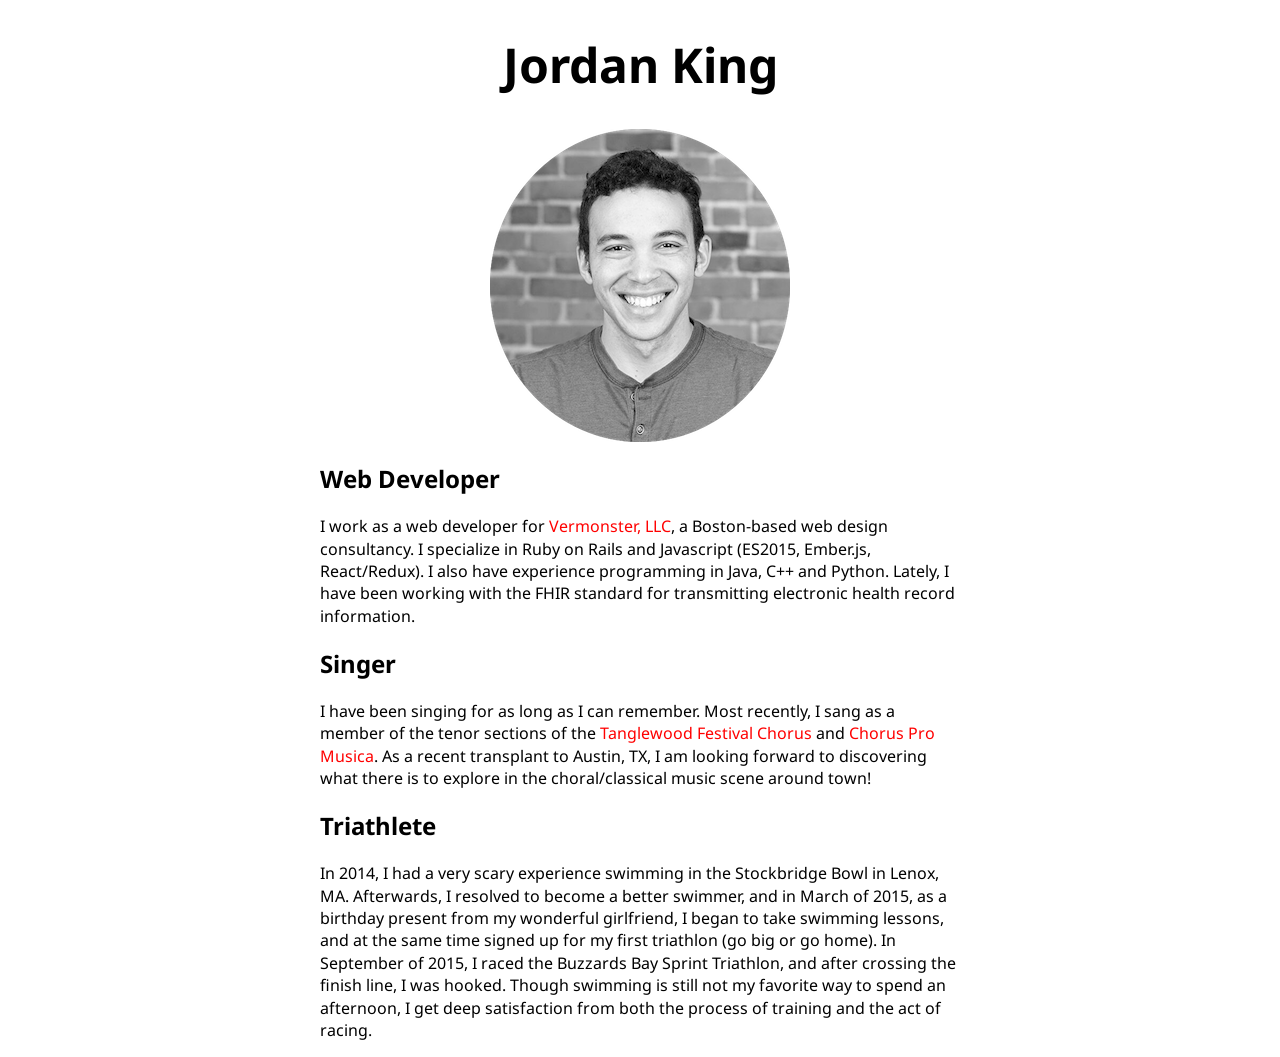
==== index.html @ 16ee475c "fix headshot path, miscellaneous edits" ====
<!DOCTYPE html>
<html>
  <head>
    <link rel="stylesheet" href="assets/css/main.css">
    <link href="https://fonts.googleapis.com/css?family=Noto+Sans" rel="stylesheet">
    <meta name=viewport content="width=device-width, initial-scale=1">
    <script src="assets/js/main.js"></script>
  </head>
  <body>
    <div class="container">
      <h1>Jordan King</h1>
      <div class="headshot">
        <img src="assets/images/headshot.png" />
      </div>
      <main>
        <h2>Web Developer</h2>
        <p>
          I work as a web developer for <a href="http://www.vermonster.com">Vermonster, LLC</a>, a Boston-based web design consultancy.
          I specialize in Ruby on Rails and Javascript (ES2015, Ember.js, React/Redux). I also have experience programming
          in Java, C++ and Python. Lately, I have been working with the FHIR standard for transmitting
          electronic health record information.
        </p>
        <h2>Singer</h2>
        <p>
          I have been singing for as long as I can remember. Most recently, I sang as a member of the tenor sections
          of the <a href="http://www.bso.org/brands/bso/about-us/musicians/tanglewood-festival-chorus.aspx">Tanglewood Festival Chorus</a>
          and <a href="http://www.choruspromusica.org">Chorus Pro Musica</a>. As a recent transplant to Austin, TX,
          I am looking forward to discovering what there is to explore in the choral/classical music scene around town!
        </p>
        <h2>Triathlete</h2>
        <p>
          In 2014, I had a very scary experience swimming in the Stockbridge Bowl in Lenox, MA. Afterwards, I resolved to
          become a better swimmer, and in March of 2015, as a birthday present from my wonderful girlfriend, I began to take
          swimming lessons, and at the same time signed up for my first triathlon (go big or go home). In September of 2015,
          I raced the Buzzards Bay Sprint Triathlon, and after crossing the finish line, I was hooked. Though swimming is still not
          my favorite way to spend an afternoon, I get deep satisfaction from both the process of training and the act of racing.
        </p>
      </main>
    </div>
  </body>
</html>
---- assets/css/main.css ----
body {
  font-family: 'Noto Sans', sans-serif;
  font-size: 100%;
}

a {
  color: red;
  text-decoration: none;
}

img {
  display: block;
  margin: 0 auto;
}

h1 {
  text-align: center;
  font-size: 300%;
}

h2 {
  font-size: 150%;
}

p {
  font-size: 100%;
  line-height: 1.4em;
}

main {
}

.container {
  margin: 0 auto;
  padding: 0 20px;
  width: 40em;
}

@media(max-width: 45em) {
  body {
    font-size: 150%;
  }

  .container {
    width: 100%;
    padding: 0 20px;
  }
}
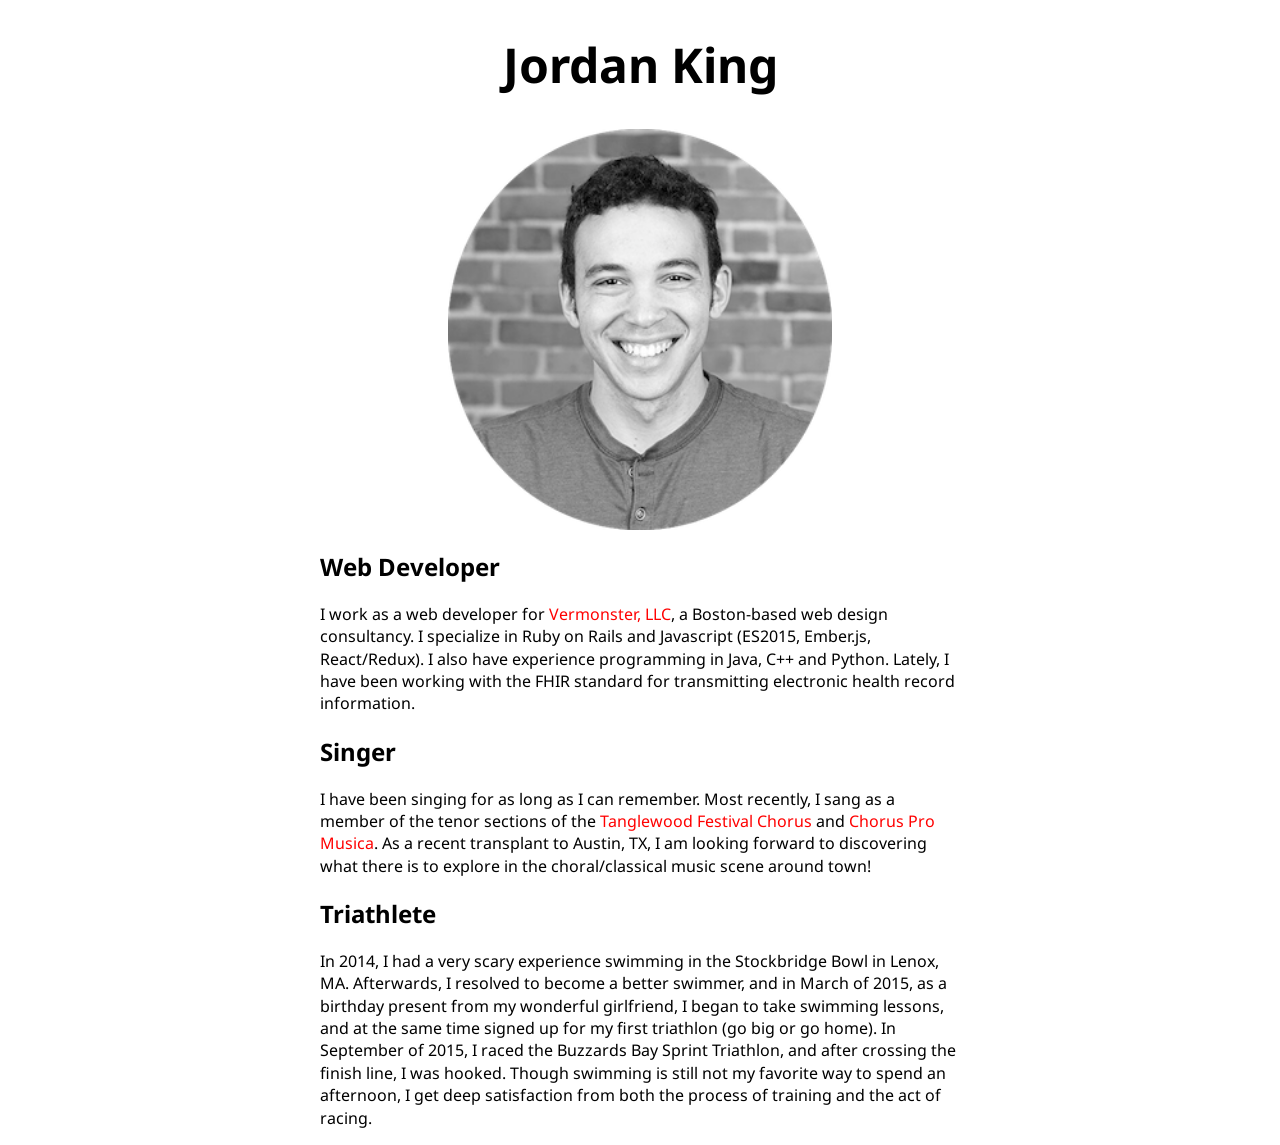
==== commit 957d22aa: "Responsive image" ====
--- a/index.html
+++ b/index.html
@@ -10,7 +10,12 @@
     <div class="container">
       <h1>Jordan King</h1>
       <div class="headshot">
-        <img src="assets/images/headshot.png" />
+        <img src="assets/images/headshot-small.png"
+             srcset="assets/images/headshot-large.png 300w,
+                     assets/images/headshot-small.png 200w"
+             sizes="(max-width: 45em) 75vw,
+                    30vw"
+        />
       </div>
       <main>
         <h2>Web Developer</h2>
--- a/assets/css/main.css
+++ b/assets/css/main.css
@@ -32,17 +32,19 @@
 
 .container {
   margin: 0 auto;
-  padding: 0 20px;
   width: 40em;
 }
 
 @media(max-width: 45em) {
   body {
-    font-size: 150%;
+    font-size: 125%;
+  }
+
+  h1 {
+    font-size: 250%;
   }
 
   .container {
-    width: 100%;
-    padding: 0 20px;
+    width: 90%;
   }
 }
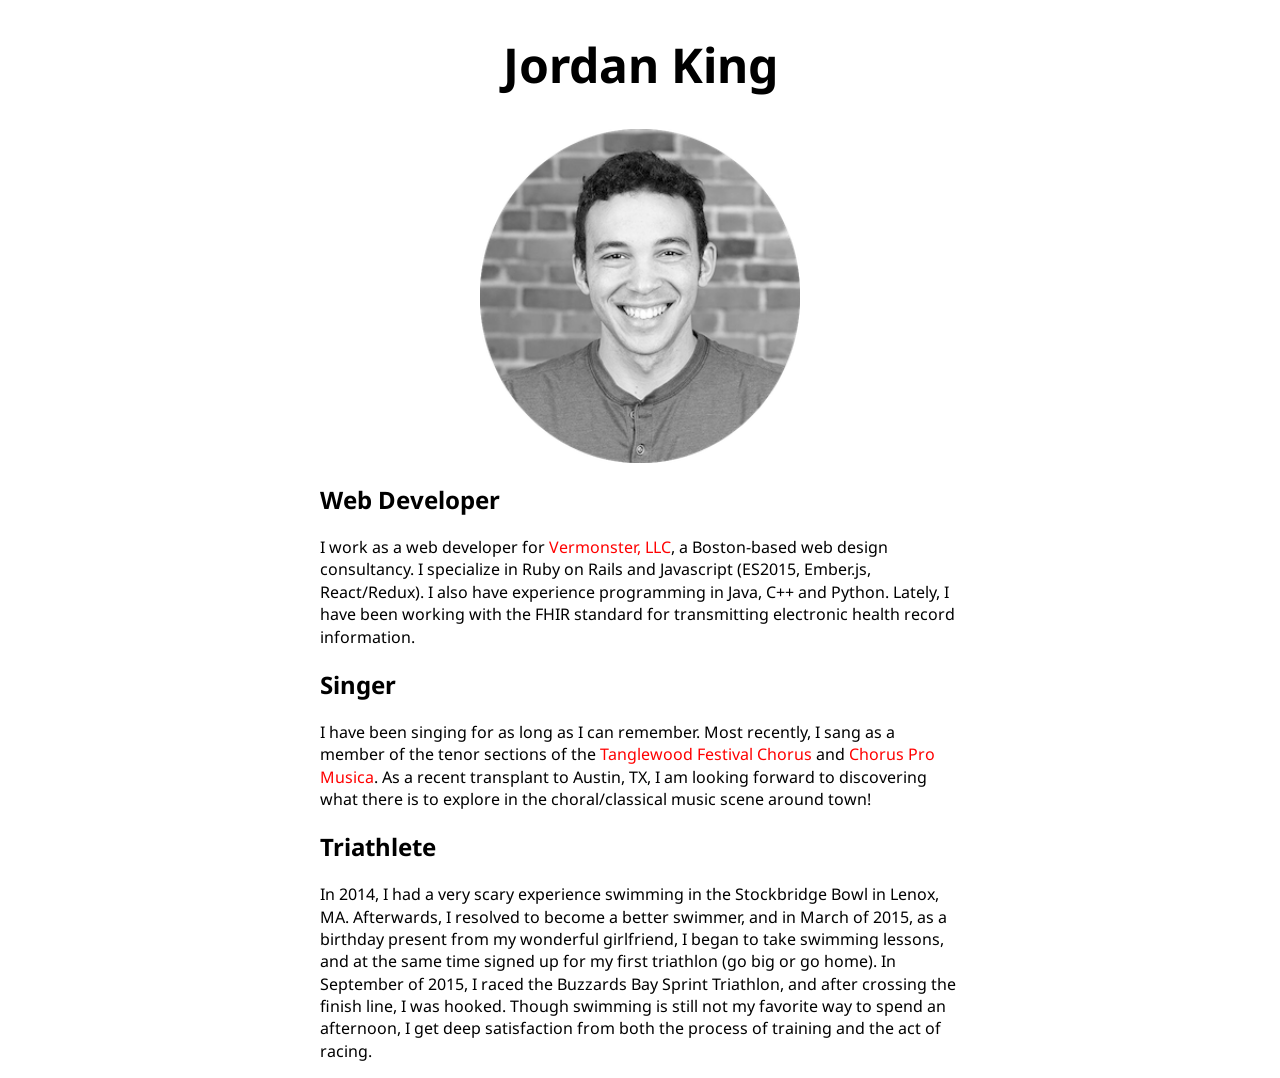
==== commit 49b04fb4: "More image size adjustments" ====
--- a/index.html
+++ b/index.html
@@ -13,8 +13,8 @@
         <img src="assets/images/headshot-small.png"
              srcset="assets/images/headshot-large.png 300w,
                      assets/images/headshot-small.png 200w"
-             sizes="(max-width: 45em) 75vw,
-                    30vw"
+             sizes="(max-width: 45em) 40vw,
+                    25vw"
         />
       </div>
       <main>
--- a/assets/css/main.css
+++ b/assets/css/main.css
@@ -41,7 +41,11 @@
   }
 
   h1 {
-    font-size: 250%;
+    font-size: 200%;
+  }
+
+  h2 {
+    font-size: 125%;
   }
 
   .container {
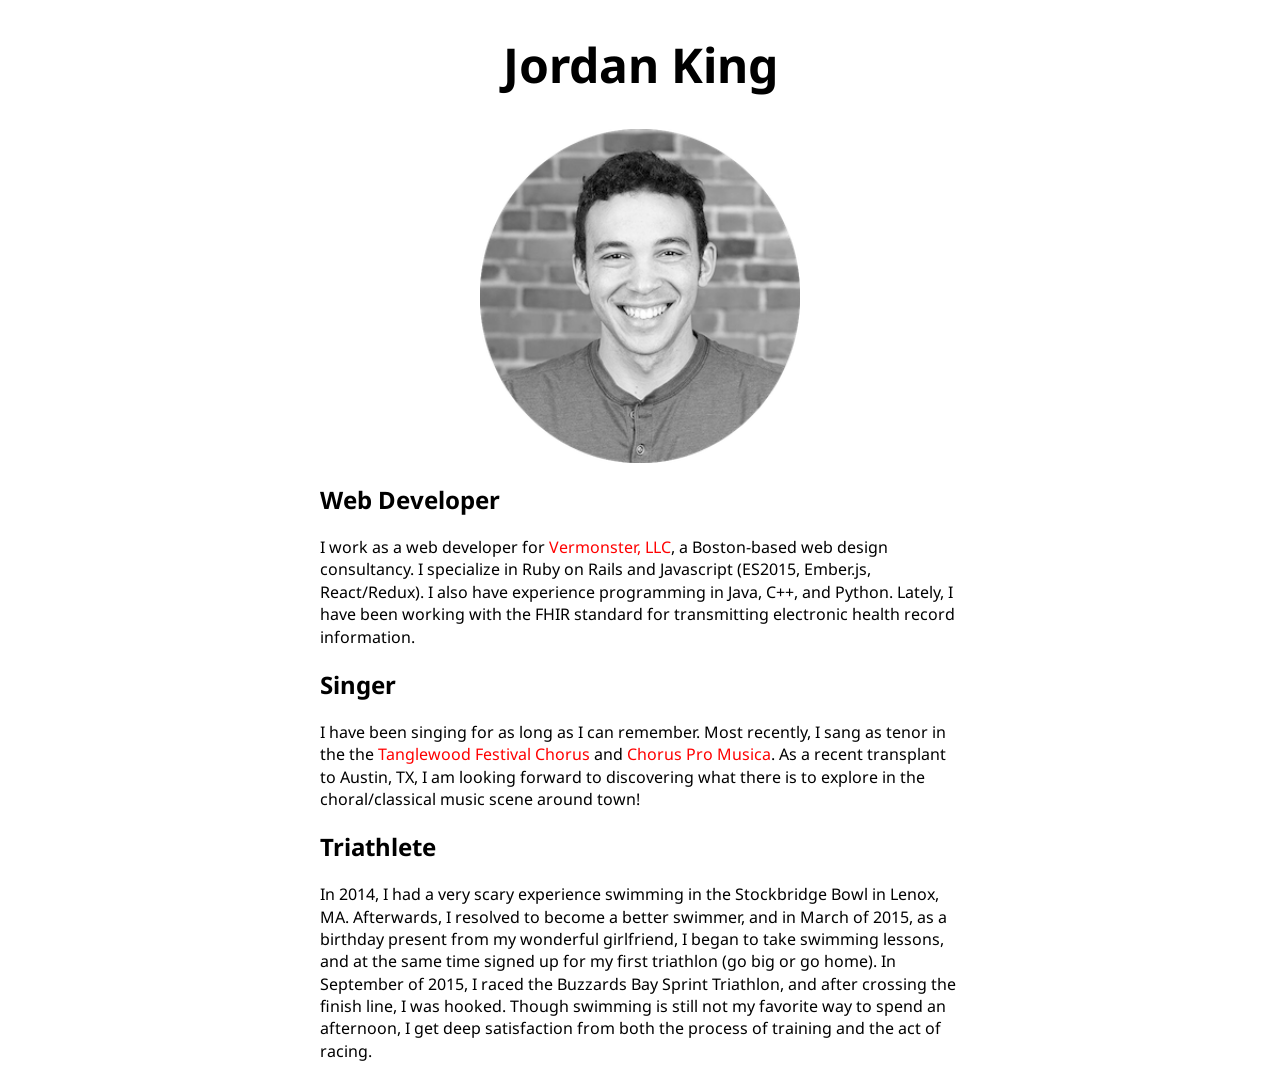
==== commit 58ea128b: "Text edits" ====
--- a/index.html
+++ b/index.html
@@ -4,7 +4,6 @@
     <link rel="stylesheet" href="assets/css/main.css">
     <link href="https://fonts.googleapis.com/css?family=Noto+Sans" rel="stylesheet">
     <meta name=viewport content="width=device-width, initial-scale=1">
-    <script src="assets/js/main.js"></script>
   </head>
   <body>
     <div class="container">
@@ -22,13 +21,13 @@
         <p>
           I work as a web developer for <a href="http://www.vermonster.com">Vermonster, LLC</a>, a Boston-based web design consultancy.
           I specialize in Ruby on Rails and Javascript (ES2015, Ember.js, React/Redux). I also have experience programming
-          in Java, C++ and Python. Lately, I have been working with the FHIR standard for transmitting
+          in Java, C++, and Python. Lately, I have been working with the FHIR standard for transmitting
           electronic health record information.
         </p>
         <h2>Singer</h2>
         <p>
-          I have been singing for as long as I can remember. Most recently, I sang as a member of the tenor sections
-          of the <a href="http://www.bso.org/brands/bso/about-us/musicians/tanglewood-festival-chorus.aspx">Tanglewood Festival Chorus</a>
+          I have been singing for as long as I can remember. Most recently, I sang as tenor in the
+          the <a href="http://www.bso.org/brands/bso/about-us/musicians/tanglewood-festival-chorus.aspx">Tanglewood Festival Chorus</a>
           and <a href="http://www.choruspromusica.org">Chorus Pro Musica</a>. As a recent transplant to Austin, TX,
           I am looking forward to discovering what there is to explore in the choral/classical music scene around town!
         </p>
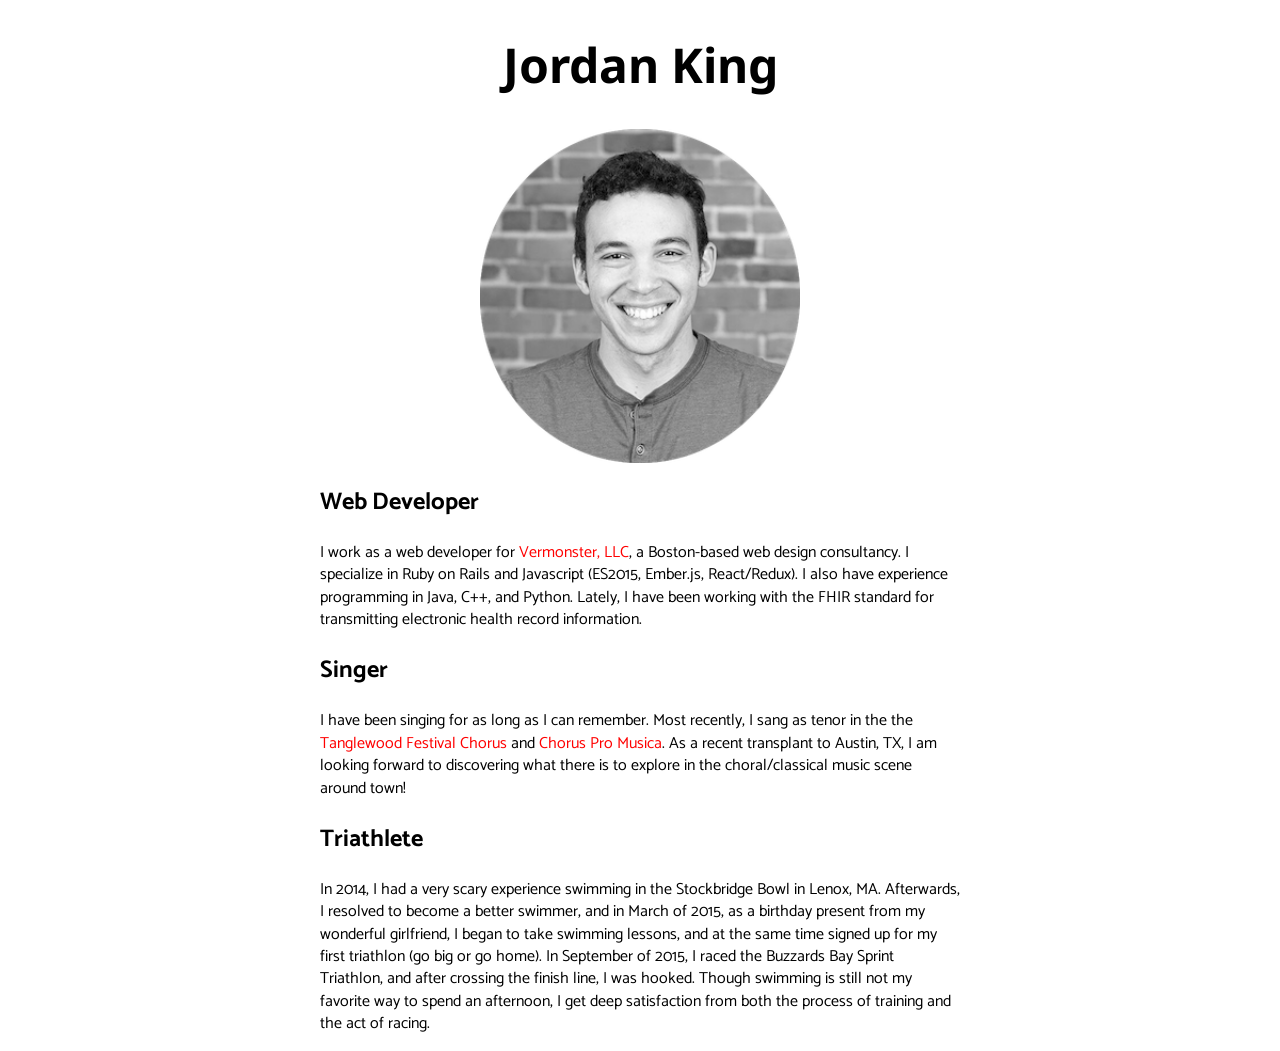
==== commit f3936198: "Use Catamaran for body" ====
--- a/index.html
+++ b/index.html
@@ -3,6 +3,7 @@
   <head>
     <link rel="stylesheet" href="assets/css/main.css">
     <link href="https://fonts.googleapis.com/css?family=Noto+Sans" rel="stylesheet">
+    <link href="https://fonts.googleapis.com/css?family=Catamaran" rel="stylesheet">
     <meta name=viewport content="width=device-width, initial-scale=1">
   </head>
   <body>
--- a/assets/css/main.css
+++ b/assets/css/main.css
@@ -1,5 +1,5 @@
 body {
-  font-family: 'Noto Sans', sans-serif;
+  font-family: 'Catamaran', sans-serif;
   font-size: 100%;
 }
 
@@ -14,6 +14,7 @@
 }
 
 h1 {
+  font-family: 'Noto Sans', sans-serif;
   text-align: center;
   font-size: 300%;
 }
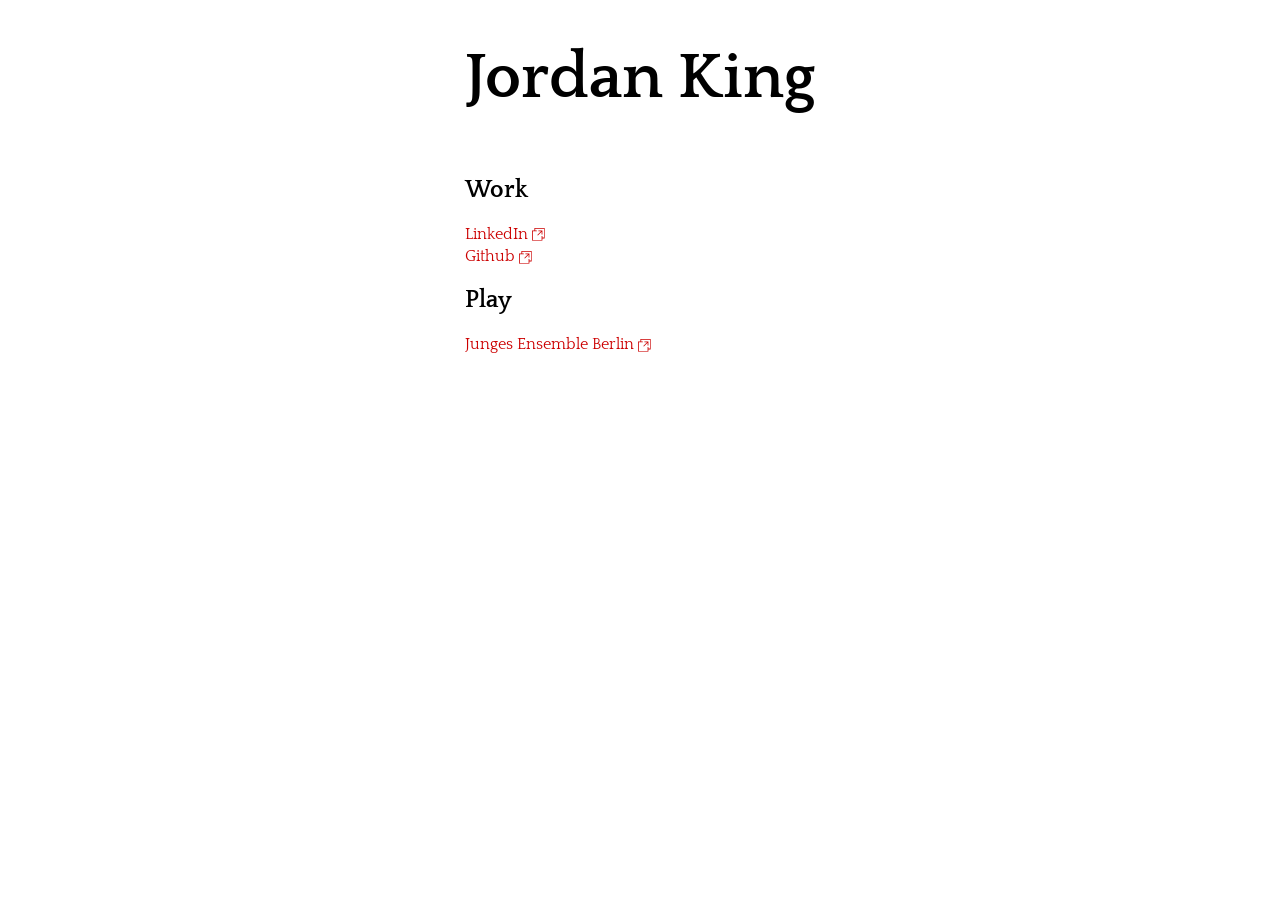
==== commit a4cfedbd: "Update font and copy, remove images, update a11y" ====
--- a/index.html
+++ b/index.html
@@ -1,46 +1,32 @@
 <!DOCTYPE html>
-<html>
+<html lang="en">
   <head>
-    <link rel="stylesheet" href="assets/css/main.css">
-    <link href="https://fonts.googleapis.com/css?family=Noto+Sans" rel="stylesheet">
-    <link href="https://fonts.googleapis.com/css?family=Catamaran" rel="stylesheet">
+    <title>Jordan King</title>
+    <link rel="stylesheet" href="assets/css/main.css?v=20260815">
+    <link rel="preconnect" href="https://fonts.googleapis.com">
+    <link rel="preconnect" href="https://fonts.gstatic.com" crossorigin>
+    <link href="https://fonts.googleapis.com/css2?family=Quattrocento:wght@400;700&display=swap" rel="stylesheet">
     <meta name=viewport content="width=device-width, initial-scale=1">
   </head>
   <body>
-    <div class="container">
+    <svg xmlns="http://www.w3.org/2000/svg" style="display: none;">
+      <symbol id="icon-open-in-new-tab" viewBox="0 0 2048 2048">
+        <title>open-in-new-tab</title>
+        <path fill="currentColor" d="M2048 0v1664h-384v384H0V384h384V0zm-128 1536V128H512v256h256v128H128v1408h1408v-640h128v256zm-979-339l-90-90l594-595h-421V384h640v640h-128V603z"/>
+      </symbol>
+    </svg>
+    <main>
       <h1>Jordan King</h1>
-      <div class="headshot">
-        <img src="assets/images/headshot-small.png"
-             srcset="assets/images/headshot-large.png 300w,
-                     assets/images/headshot-small.png 200w"
-             sizes="(max-width: 45em) 40vw,
-                    25vw"
-        />
-      </div>
-      <main>
-        <h2>Web Developer</h2>
-        <p>
-          I work as a web developer for <a href="http://www.vermonster.com">Vermonster, LLC</a>, a Boston-based web design consultancy.
-          I specialize in Ruby on Rails and Javascript (ES2015, Ember.js, React/Redux). I also have experience programming
-          in Java, C++, and Python. Lately, I have been working with the FHIR standard for transmitting
-          electronic health record information.
-        </p>
-        <h2>Singer</h2>
-        <p>
-          I have been singing for as long as I can remember. Most recently, I sang as tenor in the
-          the <a href="http://www.bso.org/brands/bso/about-us/musicians/tanglewood-festival-chorus.aspx">Tanglewood Festival Chorus</a>
-          and <a href="http://www.choruspromusica.org">Chorus Pro Musica</a>. As a recent transplant to Austin, TX,
-          I am looking forward to discovering what there is to explore in the choral/classical music scene around town!
-        </p>
-        <h2>Triathlete</h2>
-        <p>
-          In 2014, I had a very scary experience swimming in the Stockbridge Bowl in Lenox, MA. Afterwards, I resolved to
-          become a better swimmer, and in March of 2015, as a birthday present from my wonderful girlfriend, I began to take
-          swimming lessons, and at the same time signed up for my first triathlon (go big or go home). In September of 2015,
-          I raced the Buzzards Bay Sprint Triathlon, and after crossing the finish line, I was hooked. Though swimming is still not
-          my favorite way to spend an afternoon, I get deep satisfaction from both the process of training and the act of racing.
-        </p>
-      </main>
-    </div>
+      <h2>Work</h2>
+      <ul role="list">
+        <li><a href="https://www.linkedin.com/in/jordankingberlin" target="_blank" rel="noopener noreferrer">LinkedIn <svg class="icon-external" aria-hidden="true" focusable="false"><use href="#icon-open-in-new-tab"></use></svg><span class="sr-only"> (opens in new tab)</span></a></li>
+        <li><a href="https://github.com/jordan-king" target="_blank" rel="noopener noreferrer">Github <svg class="icon-external" aria-hidden="true" focusable="false"><use href="#icon-open-in-new-tab"></use></svg><span class="sr-only"> (opens in new tab)</span></a></li>
+      </ul>
+
+      <h2>Play</h2>
+      <ul role="list">
+        <li><a href="https://www.junges-ensemble-berlin.de/wp/chor/" target="_blank" rel="noopener noreferrer">Junges Ensemble Berlin <svg class="icon-external" aria-hidden="true" focusable="false"><use href="#icon-open-in-new-tab"></use></svg><span class="sr-only"> (opens in new tab)</span></a></li>
+      </ul>
+    </main>
   </body>
 </html>
--- a/assets/css/main.css
+++ b/assets/css/main.css
@@ -1,11 +1,37 @@
 body {
-  font-family: 'Catamaran', sans-serif;
-  font-size: 100%;
+  font-family: "Quattrocento", serif;
+  font-weight: 400;
+  font-style: normal;
+  margin: auto;
+}
+
+main {
+  display: flex;
+  flex-direction: column;
+  width: fit-content;
+  margin: 0 auto;
 }
 
 a {
-  color: red;
+  color: #c00;
   text-decoration: none;
+}
+
+a:hover,
+a:focus {
+  text-decoration: underline;
+}
+
+.sr-only {
+  position: absolute;
+  width: 1px;
+  height: 1px;
+  padding: 0;
+  margin: -1px;
+  overflow: hidden;
+  clip: rect(0, 0, 0, 0);
+  white-space: nowrap;
+  border: 0;
 }
 
 img {
@@ -13,27 +39,33 @@
   margin: 0 auto;
 }
 
+.icon-external {
+  width: 0.8em;
+  height: 0.8em;
+  vertical-align: middle;
+}
+
 h1 {
-  font-family: 'Noto Sans', sans-serif;
-  text-align: center;
-  font-size: 300%;
+  font-size: 400%;
 }
 
 h2 {
   font-size: 150%;
 }
 
+ul {
+  list-style: none;
+  margin: 0;
+  padding: 0;
+}
+
+li {
+  line-height: 1.4em;
+}
+
 p {
   font-size: 100%;
   line-height: 1.4em;
-}
-
-main {
-}
-
-.container {
-  margin: 0 auto;
-  width: 40em;
 }
 
 @media(max-width: 45em) {
@@ -48,8 +80,4 @@
   h2 {
     font-size: 125%;
   }
-
-  .container {
-    width: 90%;
-  }
 }
